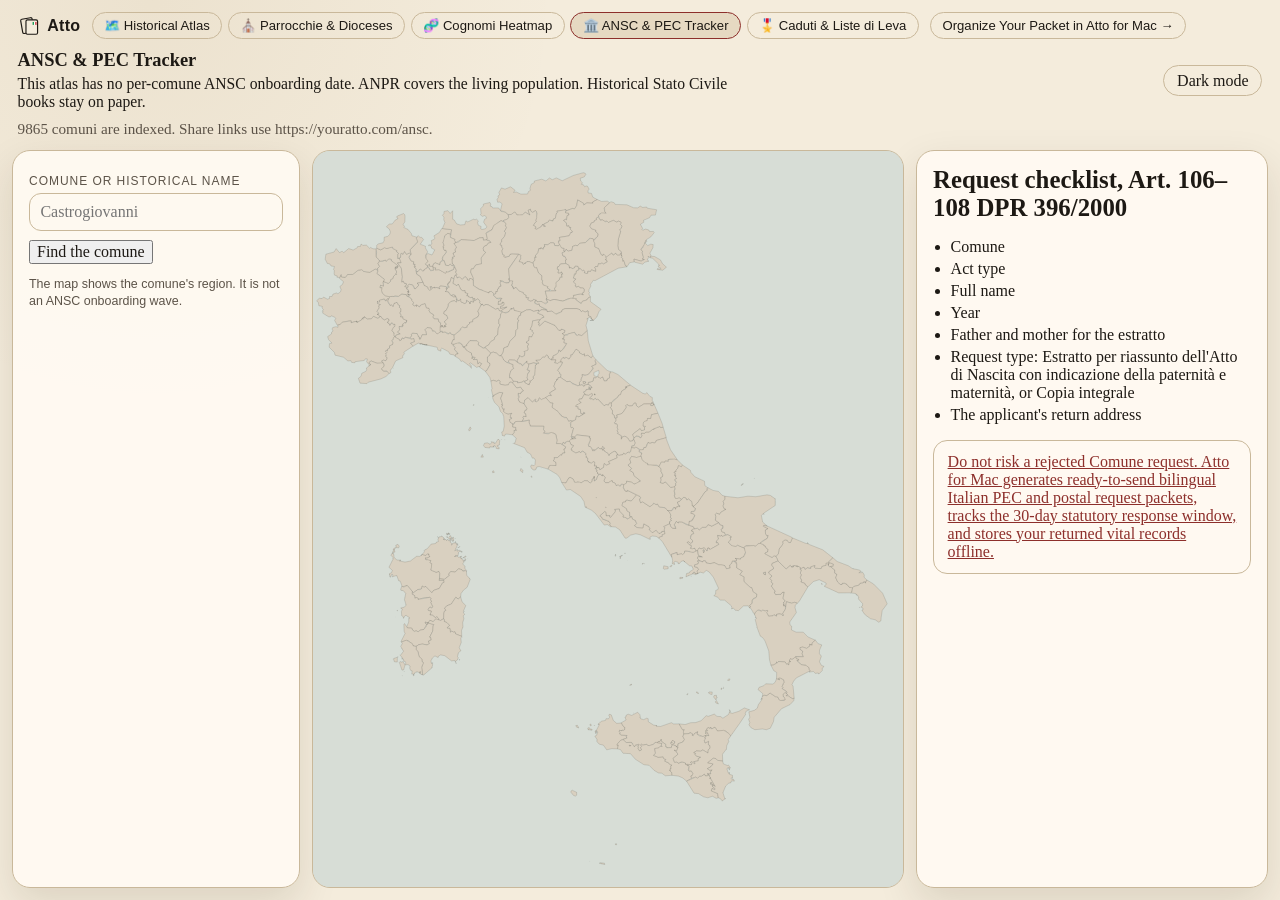
==== web-ansc/index.html @ a370bea9 "Add the genealogy suite, rail layer, and cadastre guide. Four static tools cover parishes, surnames," ====
<!DOCTYPE html>
<html lang="en">
<head>
  <meta charset="utf-8">
  <meta name="viewport" content="width=device-width, initial-scale=1">
  <title>ANSC &amp; PEC Tracker | Atto</title>
  <meta name="description" content="Find a comune PEC address. This atlas has no per-comune ANSC onboarding date. Historical Stato Civile books stay on paper.">
  <link rel="stylesheet" href="css/style.css">
</head>
<body>
  <header class="top">
    <div class="suite-bar">
      <a class="brand" href="https://youratto.com">
        <svg class="mark" viewBox="0 0 32 32" aria-hidden="true">
          <rect x="5" y="6" width="16" height="20" rx="2" fill="none" stroke="currentColor" stroke-width="1.6" transform="rotate(-10 13 16)"/>
          <rect x="11" y="8" width="16" height="20" rx="2" fill="var(--parchment)" stroke="currentColor" stroke-width="1.6"/>
          <rect x="20.2" y="11" width="1.8" height="4" fill="#009246"/>
          <rect x="22" y="11" width="1.8" height="4" fill="#fff"/>
          <rect x="23.8" y="11" width="1.8" height="4" fill="#CE2B37"/>
        </svg>
        <span>Atto</span>
      </a>
      <nav class="suite-pills" aria-label="Atto genealogy suite">
        <a class="pill" href="../web/">🗺️ Historical Atlas</a>
        <a class="pill" href="../web-parrocchie/">⛪ Parrocchie &amp; Dioceses</a>
        <a class="pill" href="../web-cognomi/">🧬 Cognomi Heatmap</a>
        <a class="pill" href="../web-ansc/" aria-current="page">🏛️ ANSC &amp; PEC Tracker</a>
        <a class="pill" href="../web-caduti/">🎖️ Caduti &amp; Liste di Leva</a>
      </nav>
      <a class="pill" href="https://youratto.com?utm_source=ansc&amp;utm_medium=header">Organize Your Packet in Atto for Mac →</a>
    </div>
    <div class="title-block">
      <h1 class="atlas-title">ANSC &amp; PEC Tracker</h1>
      <p class="badge">This atlas has no per-comune ANSC onboarding date. ANPR covers the living population. Historical Stato Civile books stay on paper.</p>
    </div>
    <div class="top-actions">
      <button type="button" id="theme-toggle" aria-pressed="false">Dark mode</button>
    </div>
  </header>
  <p id="status" class="banner" role="status">Load this page from the repository.</p>
  <div class="shell">
    <aside class="panel search-panel">
      <form id="search-form">
        <div class="field">
          <label for="query">Comune or historical name</label>
          <input id="query" name="comune" autocomplete="off" placeholder="Castrogiovanni">
        </div>
        <button type="submit">Find the comune</button>
      </form>
      <p class="mesh-note">The map shows the comune's region. It is not an ANSC onboarding wave.</p>
      <ul id="hits" class="results"></ul>
    </aside>
    <main class="map-wrap">
      <svg id="map" viewBox="0 0 1000 1180" role="img" aria-label="Italy. Color is the comune region, not an onboarding wave.">
        <rect id="sea" x="-40" y="-40" width="1080" height="1260"></rect>
        <g id="provinces"></g>
      </svg>
    </main>
    <aside class="panel card">
      <div id="result"></div>
      <section id="checklist">
        <h2>Request checklist, Art. 106–108 DPR 396/2000</h2>
        <ul class="dossier-list">
          <li>Comune</li>
          <li>Act type</li>
          <li>Full name</li>
          <li>Year</li>
          <li>Father and mother for the estratto</li>
          <li>Request type: Estratto per riassunto dell'Atto di Nascita con indicazione della paternità e maternità, or Copia integrale</li>
          <li>The applicant's return address</li>
        </ul>
      </section>
      <p class="atto-cta"><a href="https://youratto.com?utm_source=ansc&amp;utm_medium=inspector">Do not risk a rejected Comune request. Atto for Mac generates ready-to-send bilingual Italian PEC and postal request packets, tracks the 30-day statutory response window, and stores your returned vital records offline.</a></p>
    </aside>
  </div>
  <p id="boot-error" class="boot-error" hidden></p>
  <script>window.ATLAS_BASE_PATH = window.ATLAS_BASE_PATH || "";</script>
  <script type="module" src="js/app.js"></script>
</body>
</html>
---- web-ansc/css/style.css ----
:root {
  --parchment: #f4ecdc;
  --parchment-deep: #e6d9c2;
  --ink: #1d1914;
  --ink-soft: #5c5348;
  --rule: #c9b89a;
  --sea: #d7ddd6;
  --wax: #8d2f2b;
  --gold: #8d6b32;
  --card: rgba(255, 250, 242, 0.96);
  --shadow: 0 16px 40px rgba(48, 32, 12, 0.12);
  --sans: "Avenir Next", "Segoe UI", sans-serif;
  --serif: "Iowan Old Style", Palatino, "Palatino Linotype", Georgia, serif;
  color-scheme: light;
}

[data-theme="dark"] {
  --parchment: #14120e;
  --parchment-deep: #211c16;
  --ink: #f4ecdc;
  --ink-soft: #cbbfa6;
  --rule: #3a3228;
  --sea: #1a2226;
  --wax: #e07a64;
  --gold: #e0c48a;
  --card: rgba(24, 20, 16, 0.96);
  --shadow: 0 16px 40px rgba(0, 0, 0, 0.4);
  color-scheme: dark;
}

* { box-sizing: border-box; }

html, body {
  margin: 0;
  height: 100%;
  max-width: 100%;
  overflow-x: hidden;
}

body {
  min-height: 100%;
  display: grid;
  grid-template-rows: auto auto 1fr auto;
  background:
    radial-gradient(circle at 12% 0%, rgba(141, 107, 50, 0.08), transparent 28%),
    var(--parchment);
  color: var(--ink);
  font-family: var(--serif);
}

button, input {
  font: inherit;
  color: inherit;
}

.top, .banner, .scrubber, .panel {
  padding-left: 1.1rem;
  padding-right: 1.1rem;
}

.top {
  display: flex;
  flex-wrap: wrap;
  align-items: center;
  gap: 0.7rem 1rem;
  padding-top: 0.75rem;
  padding-bottom: 0.15rem;
}

.suite-bar {
  flex: 1 1 100%;
  display: flex;
  flex-wrap: wrap;
  align-items: center;
  gap: 0.45rem 0.7rem;
  min-width: 0;
}

.suite-pills {
  display: flex;
  flex-wrap: wrap;
  gap: 0.35rem;
  min-width: 0;
}

.suite-pills .pill[aria-current="page"] {
  border-color: var(--wax);
  background: var(--parchment-deep);
}

.brand {
  display: inline-flex;
  align-items: center;
  gap: 0.4rem;
  color: inherit;
  text-decoration: none;
  font-family: var(--sans);
  font-weight: 650;
  letter-spacing: 0.02em;
}

.mark { width: 1.45rem; height: 1.45rem; display: block; }

.title-block { flex: 1 1 18rem; min-width: 14rem; }

.atlas-title {
  margin: 0;
  font-size: 1.15rem;
  font-weight: 600;
  letter-spacing: 0;
}

.presets {
  display: flex;
  flex-wrap: wrap;
  gap: 0.35rem;
  flex: 1 1 100%;
}

.top-actions {
  display: flex;
  flex-wrap: wrap;
  gap: 0.4rem;
  align-items: center;
}

.pill, .presets button {
  border: 1px solid var(--rule);
  background: transparent;
  border-radius: 999px;
  padding: 0.32rem 0.72rem;
  text-decoration: none;
  color: inherit;
  font-family: var(--sans);
  font-size: 0.82rem;
  cursor: pointer;
}

.pill:hover, .presets button:hover { border-color: var(--gold); }

.chronicles-bar { flex: 1 1 100%; }

.chronicles-label {
  margin: 0.1rem 0 0.2rem;
  font-family: var(--sans);
  font-size: 0.72rem;
  letter-spacing: 0.06em;
  text-transform: uppercase;
  color: var(--gold);
}

#ports-toggle, #rail-toggle {
  margin-top: 0.7rem;
  margin-right: 0.35rem;
  border: 1px solid var(--rule);
  background: transparent;
  border-radius: 999px;
  padding: 0.32rem 0.72rem;
  font-family: var(--sans);
  font-size: 0.82rem;
  color: inherit;
  cursor: pointer;
}

#ports-toggle[aria-pressed="true"], #rail-toggle[aria-pressed="true"] { border-color: var(--gold); }

.pill { white-space: normal; max-width: 100%; }

#rail { pointer-events: none; }

.rail-line {
  fill: none;
  stroke: var(--gold);
  stroke-width: 2.4;
  stroke-linecap: round;
  stroke-linejoin: round;
}

.atto-cta {
  margin-top: 1rem;
  padding: 0.75rem 0.85rem;
  border: 1px solid var(--rule);
  border-radius: 14px;
}

.atto-cta p:first-child { margin-top: 0; }

.kicker {
  margin: 0;
  font-family: var(--sans);
  font-size: 0.78rem;
  letter-spacing: 0.16em;
  text-transform: uppercase;
  color: var(--gold);
}

.badge {
  margin: 0.2rem 0 0;
  max-width: 46rem;
  font-size: 0.98rem;
}

.top-actions button, .scrubber button, .route-buttons button {
  border: 1px solid var(--rule);
  background: transparent;
  border-radius: 999px;
  padding: 0.35rem 0.8rem;
  cursor: pointer;
}

.top-actions button[aria-pressed="true"] {
  background: var(--ink);
  color: var(--parchment);
}

.banner {
  margin: 0.45rem 0 0;
  color: var(--ink-soft);
  font-size: 0.95rem;
}

.shell {
  min-height: 0;
  display: grid;
  grid-template-columns: 18rem minmax(0, 1fr) 22rem;
  gap: 0.75rem;
  padding: 0.75rem;
}

.panel {
  background: var(--card);
  border: 1px solid var(--rule);
  border-radius: 18px;
  box-shadow: var(--shadow);
  overflow: auto;
}

.search-panel, .card { padding: 0.9rem 1rem 1rem; }

label, .mesh-note, .legend, .results {
  font-family: var(--sans);
}

.search-panel label {
  display: block;
  font-size: 0.75rem;
  letter-spacing: 0.08em;
  text-transform: uppercase;
  color: var(--ink-soft);
}

#search-input {
  width: 100%;
  margin-top: 0.35rem;
  padding: 0.65rem 0.7rem;
  border-radius: 12px;
  border: 1px solid var(--rule);
  background: transparent;
}

.results {
  list-style: none;
  margin: 0.6rem 0 0;
  padding: 0;
}

.results button {
  width: 100%;
  text-align: left;
  border: 0;
  border-bottom: 1px solid var(--rule);
  background: transparent;
  padding: 0.45rem 0;
  cursor: pointer;
}

.results small { color: var(--ink-soft); }

.legend {
  display: grid;
  gap: 0.28rem;
  margin-top: 1rem;
  font-size: 0.82rem;
}

.legend div {
  display: flex;
  gap: 0.45rem;
  align-items: center;
}

.swatch {
  width: 0.85rem;
  height: 0.85rem;
  border-radius: 2px;
  border: 1px solid rgba(0, 0, 0, 0.2);
  flex: none;
}

.mesh-note {
  color: var(--ink-soft);
  font-size: 0.78rem;
  line-height: 1.4;
}

.map-wrap {
  position: relative;
  min-height: 0;
  border: 1px solid var(--rule);
  border-radius: 18px;
  overflow: hidden;
  background: var(--sea);
}

#map { width: 100%; height: 100%; display: block; }

#sea { fill: var(--sea); }

.province {
  stroke: rgba(29, 25, 20, 0.35);
  stroke-width: 0.6;
  cursor: pointer;
}

[data-theme="dark"] .province { stroke: rgba(244, 236, 220, 0.28); }

.province.is-modern { stroke: var(--ink); stroke-width: 1.6; }
.province.is-historical { stroke: var(--wax); stroke-width: 2; stroke-dasharray: 4 3; }

.arc {
  fill: none;
  stroke: var(--wax);
  stroke-width: 2.4;
  stroke-linecap: round;
  stroke-dasharray: 7 6;
  animation: march 1.1s linear infinite;
}

.arc.is-active { stroke-width: 3.4; }

.pin-dot { fill: var(--wax); stroke: var(--parchment); stroke-width: 1.5; }
.port-dot { fill: var(--gold); stroke: var(--ink); stroke-width: 1.4; cursor: pointer; }
.port-label { font-size: 10px; }
.pin-label {
  font-family: var(--sans);
  font-size: 11px;
  fill: var(--ink);
}

.year-stamp {
  position: absolute;
  top: 0.8rem;
  left: 0.9rem;
  font-size: 2.4rem;
  line-height: 1;
  letter-spacing: -0.04em;
  pointer-events: none;
}

.hover-tip, .route-bar {
  position: absolute;
  background: var(--card);
  border: 1px solid var(--rule);
  border-radius: 12px;
  padding: 0.45rem 0.6rem;
  font-family: var(--sans);
  font-size: 0.82rem;
  box-shadow: var(--shadow);
}

.hover-tip { pointer-events: none; }

.route-bar {
  left: 0.8rem;
  right: 0.8rem;
  bottom: 0.8rem;
}

.route-bar p { margin: 0 0 0.35rem; }

.route-buttons { display: flex; gap: 0.4rem; flex-wrap: wrap; }

#route-stops {
  display: flex;
  gap: 0.5rem;
  overflow: auto;
  margin: 0.45rem 0 0;
  padding: 0;
  list-style: none;
}

#route-stops button {
  border: 1px solid var(--rule);
  background: transparent;
  border-radius: 999px;
  cursor: pointer;
  padding: 0.25rem 0.55rem;
}

#route-stops .is-current button {
  background: var(--wax);
  color: white;
  border-color: var(--wax);
}

.card h2 { margin: 0 0 0.2rem; font-size: 1.55rem; }
.card h3 {
  margin: 1rem 0 0.3rem;
  font-family: var(--sans);
  font-size: 0.75rem;
  letter-spacing: 0.08em;
  text-transform: uppercase;
  color: var(--gold);
}
.card p, .card li { margin: 0.25rem 0; }
.card a { color: var(--wax); }
.card .warn {
  border-left: 3px solid var(--gold);
  padding-left: 0.6rem;
}

.office-box, .parish-box, .catasto-box {
  margin-top: 0.85rem;
  padding: 0.7rem 0.75rem;
  border: 1px solid var(--rule);
  border-radius: 14px;
}

.office-box h3, .parish-box h3, .catasto-box h3 { margin-top: 0; }

.parish-badge {
  margin: 0 0 0.45rem;
  padding: 0.45rem 0.6rem;
  border-left: 3px solid var(--wax);
  font-weight: 650;
}
.timeline { padding-left: 1.1rem; }
.timeline li { margin: 0.35rem 0; }

.scrubber {
  display: grid;
  grid-template-columns: auto auto 1fr auto auto;
  gap: 0.6rem;
  align-items: center;
  padding-top: 0.4rem;
  padding-bottom: 0.7rem;
}

.slider-label { font-family: var(--sans); font-size: 0.85rem; white-space: nowrap; }

#year-slider { width: 100%; accent-color: var(--wax); }

.boot-error {
  margin: 0;
  padding: 0.8rem 1.1rem 1rem;
  color: var(--wax);
}

@keyframes march { to { stroke-dashoffset: -26; } }

@media (prefers-reduced-motion: reduce) {
  .arc { animation: none; }
}

@media (max-width: 980px) {
  body { height: auto; }
  .shell { grid-template-columns: 1fr; }
  .map-wrap { min-height: 70vh; }
  .scrubber { grid-template-columns: auto 1fr auto; }
  #play-years, .slider-label { grid-column: 1 / -1; }
}

@media (max-width: 420px) {
  .top, .suite-bar, .shell, .scrubber { padding-left: 0.55rem; padding-right: 0.55rem; }
  .atlas-title { font-size: 1rem; }
  .pill, .suite-pills .pill { font-size: 0.75rem; }
}

.field { margin: 0.55rem 0; }
.field input {
  width: 100%;
  margin-top: 0.3rem;
  padding: 0.55rem 0.65rem;
  border-radius: 12px;
  border: 1px solid var(--rule);
  background: transparent;
}
.status {
  display: inline-block;
  border: 1px solid var(--gold);
  border-radius: 999px;
  padding: 0.12rem 0.5rem;
  font-family: var(--sans);
  font-size: 0.78rem;
}
.is-madre, .is-seat { border-left: 3px solid var(--wax); padding-left: 0.55rem; }
.dossier-list { padding-left: 1.1rem; }
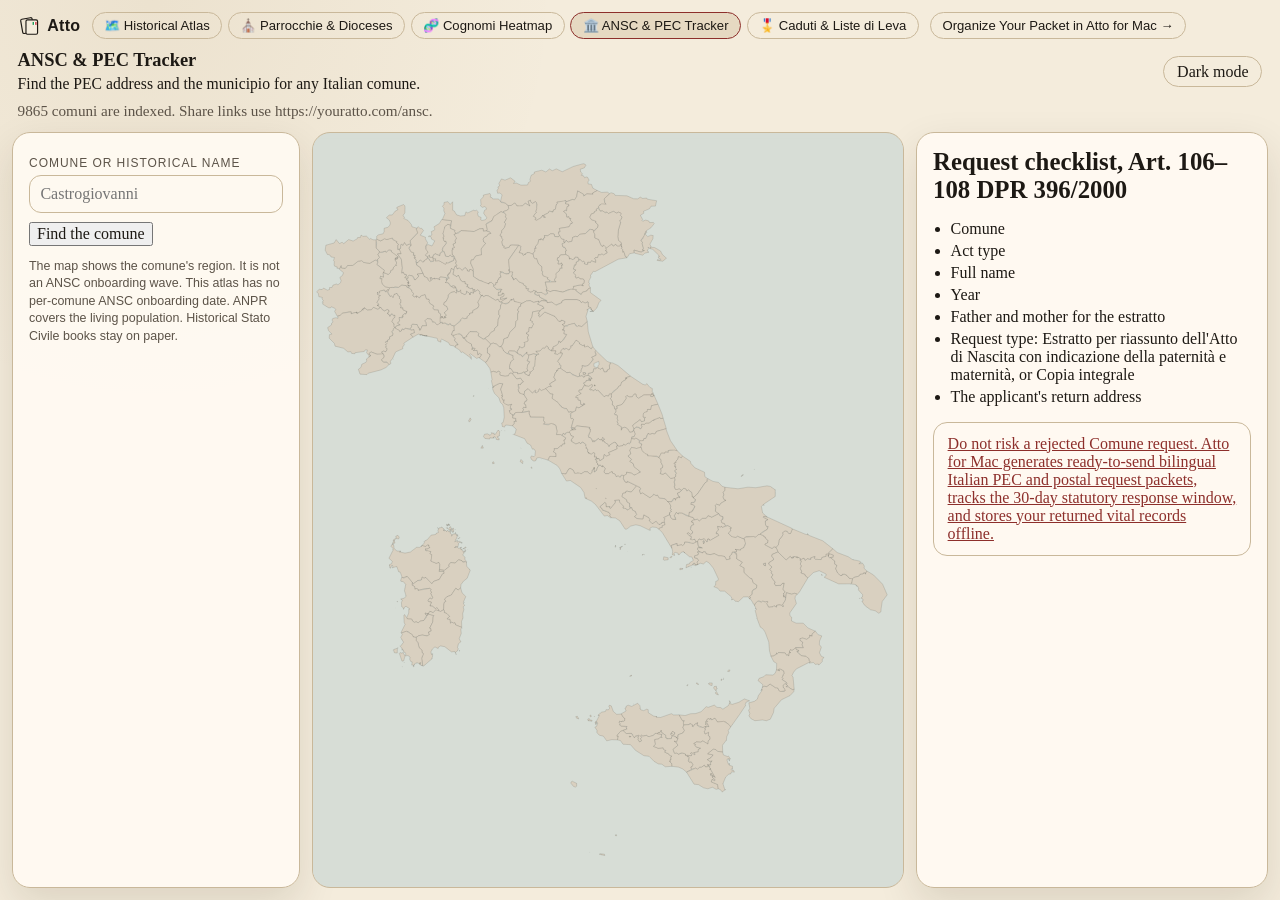
==== commit 5533d76d: "Fix parish search, the cadastre after unification, and the tool openings. Search any comune for a di" ====
--- a/web-ansc/index.html
+++ b/web-ansc/index.html
@@ -31,13 +31,13 @@
     </div>
     <div class="title-block">
       <h1 class="atlas-title">ANSC &amp; PEC Tracker</h1>
-      <p class="badge">This atlas has no per-comune ANSC onboarding date. ANPR covers the living population. Historical Stato Civile books stay on paper.</p>
+      <p class="badge">Find the PEC address and the municipio for any Italian comune.</p>
     </div>
     <div class="top-actions">
       <button type="button" id="theme-toggle" aria-pressed="false">Dark mode</button>
     </div>
   </header>
-  <p id="status" class="banner" role="status">Load this page from the repository.</p>
+  <p id="status" class="banner" role="status">Search a comune.</p>
   <div class="shell">
     <aside class="panel search-panel">
       <form id="search-form">
@@ -47,7 +47,7 @@
         </div>
         <button type="submit">Find the comune</button>
       </form>
-      <p class="mesh-note">The map shows the comune's region. It is not an ANSC onboarding wave.</p>
+      <p class="mesh-note">The map shows the comune's region. It is not an ANSC onboarding wave. This atlas has no per-comune ANSC onboarding date. ANPR covers the living population. Historical Stato Civile books stay on paper.</p>
       <ul id="hits" class="results"></ul>
     </aside>
     <main class="map-wrap">
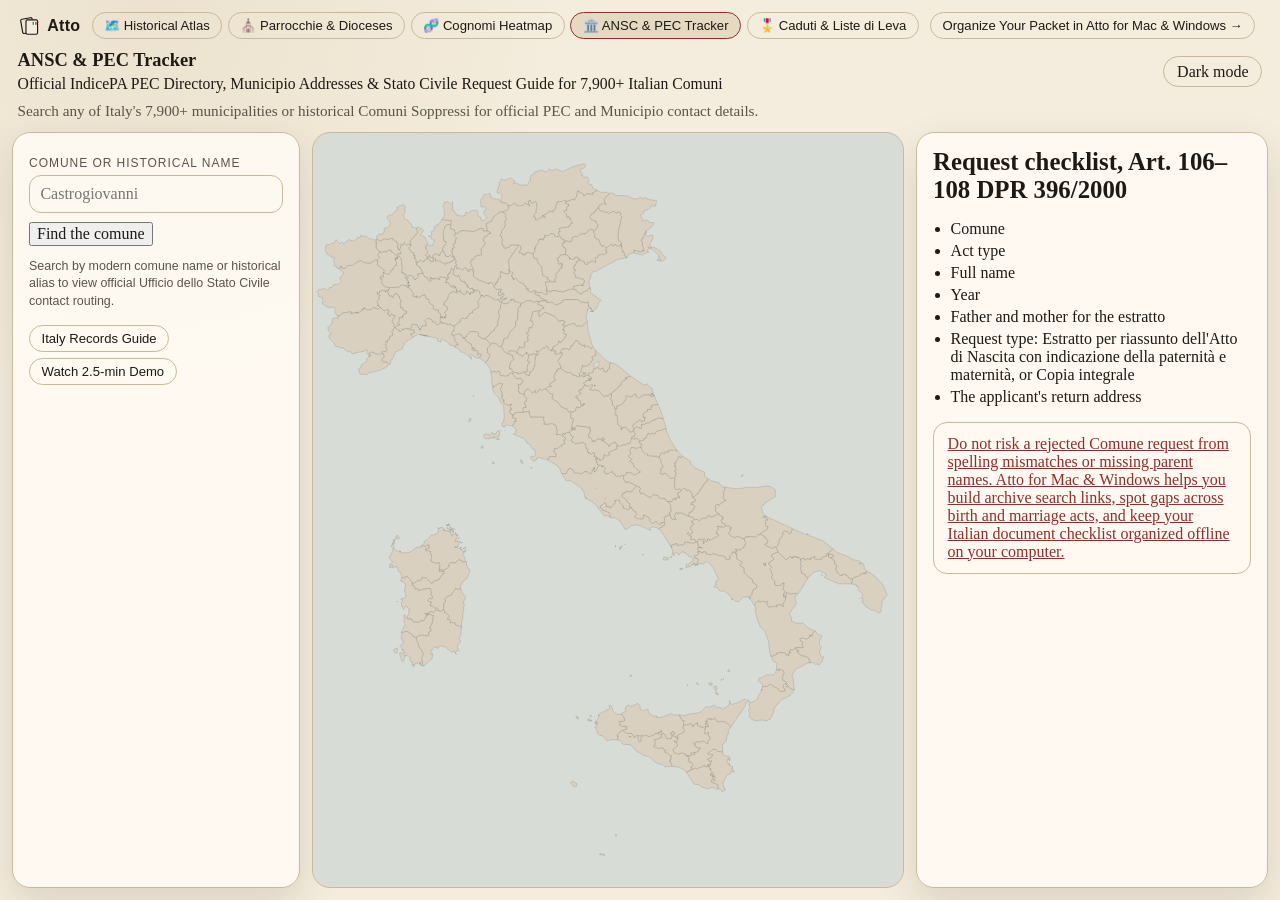
==== commit 0825b43f: "Lead each genealogy tool with archival guidance, surname regions, and the Savoy cadastre." ====
--- a/web-ansc/index.html
+++ b/web-ansc/index.html
@@ -4,7 +4,7 @@
   <meta charset="utf-8">
   <meta name="viewport" content="width=device-width, initial-scale=1">
   <title>ANSC &amp; PEC Tracker | Atto</title>
-  <meta name="description" content="Find a comune PEC address. This atlas has no per-comune ANSC onboarding date. Historical Stato Civile books stay on paper.">
+  <meta name="description" content="Official directory of all 7,900+ Italian Comuni PEC email addresses, Municipio street addresses, ANPR status, and DPR 396/2000 Stato Civile certificate request checklists.">
   <link rel="stylesheet" href="css/style.css">
 </head>
 <body>
@@ -27,17 +27,17 @@
         <a class="pill" href="../web-ansc/" aria-current="page">🏛️ ANSC &amp; PEC Tracker</a>
         <a class="pill" href="../web-caduti/">🎖️ Caduti &amp; Liste di Leva</a>
       </nav>
-      <a class="pill" href="https://youratto.com?utm_source=ansc&amp;utm_medium=header">Organize Your Packet in Atto for Mac →</a>
+      <a class="pill" href="https://youratto.com?utm_source=ansc&amp;utm_medium=header">Organize Your Packet in Atto for Mac &amp; Windows →</a>
     </div>
     <div class="title-block">
       <h1 class="atlas-title">ANSC &amp; PEC Tracker</h1>
-      <p class="badge">Find the PEC address and the municipio for any Italian comune.</p>
+      <p class="badge">Official IndicePA PEC Directory, Municipio Addresses &amp; Stato Civile Request Guide for 7,900+ Italian Comuni</p>
     </div>
     <div class="top-actions">
       <button type="button" id="theme-toggle" aria-pressed="false">Dark mode</button>
     </div>
   </header>
-  <p id="status" class="banner" role="status">Search a comune.</p>
+  <p id="status" class="banner" role="status">Search any of Italy's 7,900+ municipalities or historical Comuni Soppressi for official PEC and Municipio contact details.</p>
   <div class="shell">
     <aside class="panel search-panel">
       <form id="search-form">
@@ -47,7 +47,11 @@
         </div>
         <button type="submit">Find the comune</button>
       </form>
-      <p class="mesh-note">The map shows the comune's region. It is not an ANSC onboarding wave. This atlas has no per-comune ANSC onboarding date. ANPR covers the living population. Historical Stato Civile books stay on paper.</p>
+      <p class="mesh-note">Search by modern comune name or historical alias to view official Ufficio dello Stato Civile contact routing.</p>
+      <nav class="guide-links" aria-label="Atto guides">
+        <a class="pill" href="https://youratto.com/guides/italy-records/">Italy Records Guide</a>
+        <a class="pill" href="https://youratto.com/demo/">Watch 2.5-min Demo</a>
+      </nav>
       <ul id="hits" class="results"></ul>
     </aside>
     <main class="map-wrap">
@@ -70,7 +74,7 @@
           <li>The applicant's return address</li>
         </ul>
       </section>
-      <p class="atto-cta"><a href="https://youratto.com?utm_source=ansc&amp;utm_medium=inspector">Do not risk a rejected Comune request. Atto for Mac generates ready-to-send bilingual Italian PEC and postal request packets, tracks the 30-day statutory response window, and stores your returned vital records offline.</a></p>
+      <p class="atto-cta"><a href="https://youratto.com?utm_source=ansc&amp;utm_medium=inspector">Do not risk a rejected Comune request from spelling mismatches or missing parent names. Atto for Mac &amp; Windows helps you build archive search links, spot gaps across birth and marriage acts, and keep your Italian document checklist organized offline on your computer.</a></p>
     </aside>
   </div>
   <p id="boot-error" class="boot-error" hidden></p>
--- a/web-ansc/css/style.css
+++ b/web-ansc/css/style.css
@@ -303,6 +303,13 @@
   line-height: 1.4;
 }
 
+.guide-links {
+  display: flex;
+  flex-wrap: wrap;
+  gap: 0.35rem;
+  margin-top: 0.9rem;
+}
+
 .map-wrap {
   position: relative;
   min-height: 0;
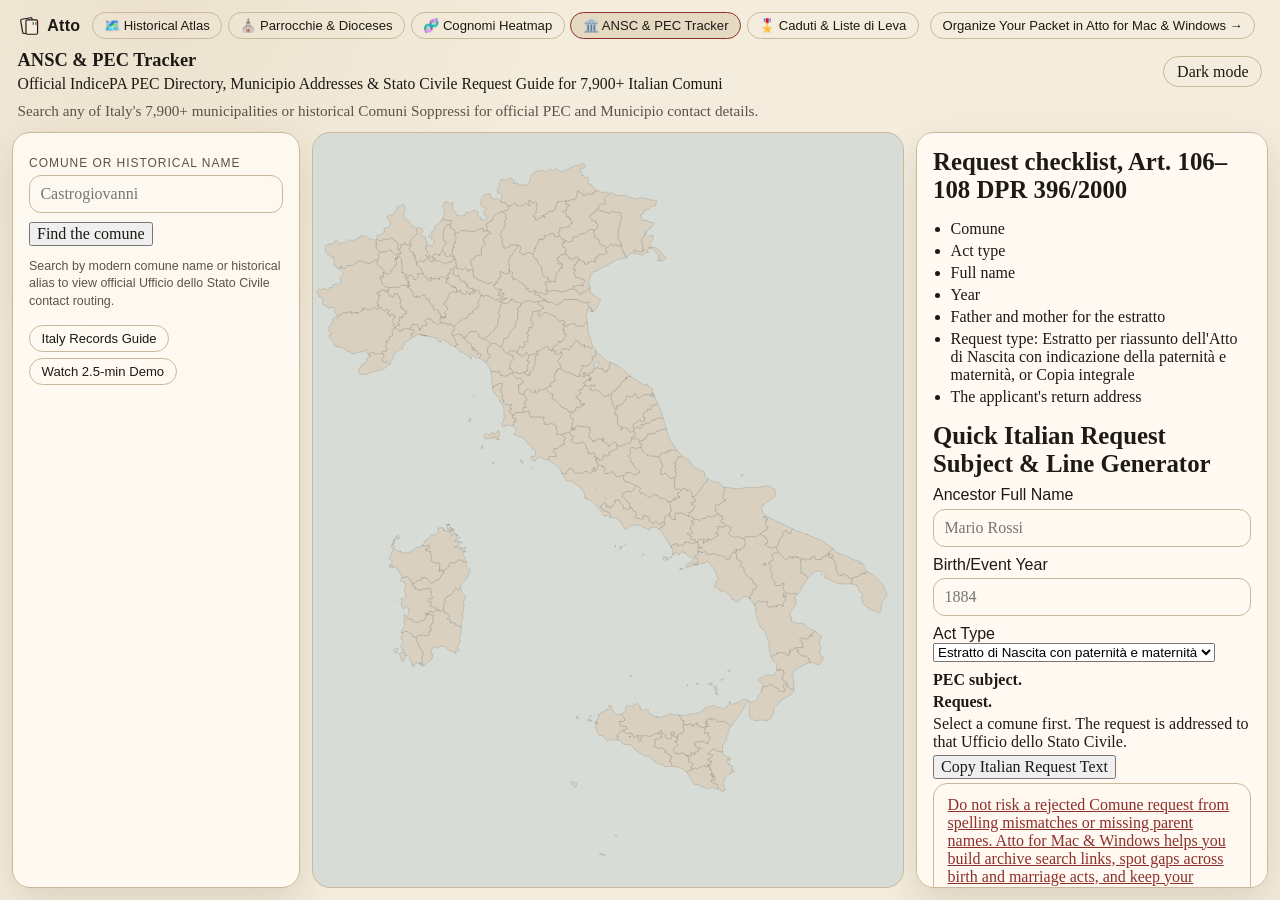
==== commit ce4a2be0: "Extend the five genealogy tools to 1563. Add the Tridentine and 18th-century epochs. Add Latin town " ====
--- a/web-ansc/index.html
+++ b/web-ansc/index.html
@@ -74,6 +74,31 @@
           <li>The applicant's return address</li>
         </ul>
       </section>
+      <section id="request-builder">
+        <h2>Quick Italian Request Subject &amp; Line Generator</h2>
+        <div class="field">
+          <label for="ancestor-name">Ancestor Full Name</label>
+          <input id="ancestor-name" name="ancestor" autocomplete="name" placeholder="Mario Rossi">
+        </div>
+        <div class="field">
+          <label for="ancestor-year">Birth/Event Year</label>
+          <input id="ancestor-year" name="event-year" inputmode="numeric" placeholder="1884">
+        </div>
+        <div class="field">
+          <label for="act-type">Act Type</label>
+          <select id="act-type">
+            <option>Estratto di Nascita con paternità e maternità</option>
+            <option>Copia Integrale di Nascita</option>
+            <option>Atto di Matrimonio</option>
+            <option>Atto di Morte</option>
+          </select>
+        </div>
+        <p><strong>PEC subject.</strong></p>
+        <p id="request-subject"></p>
+        <p><strong>Request.</strong></p>
+        <p id="request-body"></p>
+        <p><button type="button" id="copy-request">Copy Italian Request Text</button></p>
+      </section>
       <p class="atto-cta"><a href="https://youratto.com?utm_source=ansc&amp;utm_medium=inspector">Do not risk a rejected Comune request from spelling mismatches or missing parent names. Atto for Mac &amp; Windows helps you build archive search links, spot gaps across birth and marriage acts, and keep your Italian document checklist organized offline on your computer.</a></p>
     </aside>
   </div>
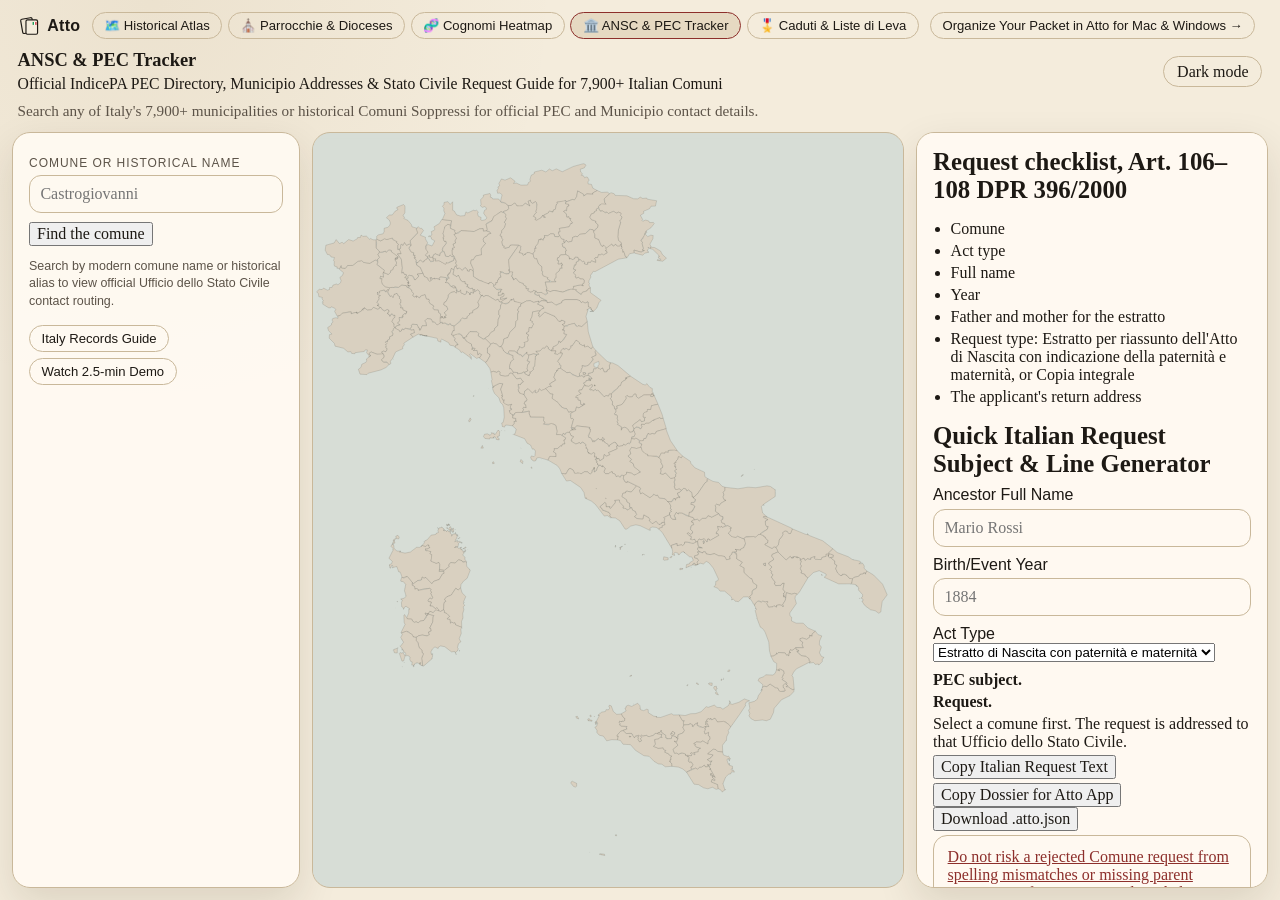
==== commit 069ef70d: "Add the Atto place dossier and document the 1563 span. The atlas and the ANSC page can copy a place " ====
--- a/web-ansc/index.html
+++ b/web-ansc/index.html
@@ -99,6 +99,7 @@
         <p id="request-body"></p>
         <p><button type="button" id="copy-request">Copy Italian Request Text</button></p>
       </section>
+      <p><button type="button" id="copy-atto-dossier">Copy Dossier for Atto App</button> <button type="button" id="download-atto-json">Download .atto.json</button></p>
       <p class="atto-cta"><a href="https://youratto.com?utm_source=ansc&amp;utm_medium=inspector">Do not risk a rejected Comune request from spelling mismatches or missing parent names. Atto for Mac &amp; Windows helps you build archive search links, spot gaps across birth and marriage acts, and keep your Italian document checklist organized offline on your computer.</a></p>
     </aside>
   </div>
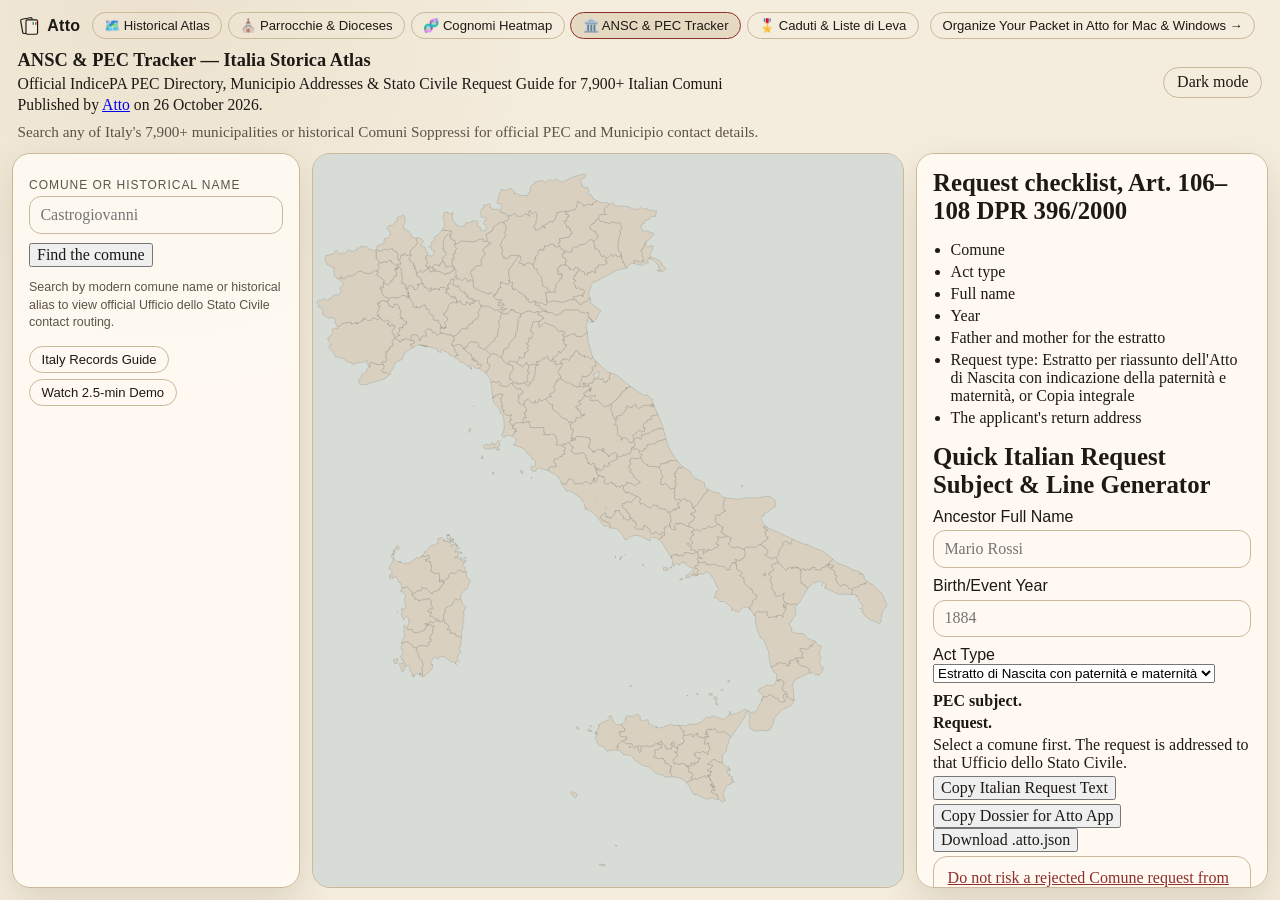
==== commit bd5c974a: "Serve citable place pages and rebuild the chronicle row. The chronicle buttons are now static HTML, " ====
--- a/web-ansc/index.html
+++ b/web-ansc/index.html
@@ -3,8 +3,32 @@
 <head>
   <meta charset="utf-8">
   <meta name="viewport" content="width=device-width, initial-scale=1">
-  <title>ANSC &amp; PEC Tracker | Atto</title>
-  <meta name="description" content="Official directory of all 7,900+ Italian Comuni PEC email addresses, Municipio street addresses, ANPR status, and DPR 396/2000 Stato Civile certificate request checklists.">
+  <title>ANSC &amp; PEC Tracker | Italia Storica Atlas</title>
+  <meta name="description" content="Italia Storica Atlas, published by Atto at youratto.com. Official directory of Italian comuni PEC addresses, municipio street addresses, ANPR status, and DPR 396/2000 Stato Civile request checklists.">
+  <meta name="author" content="Atto">
+  <link rel="canonical" href="https://youratto.com/ansc/">
+  <meta property="og:type" content="website">
+  <meta property="og:site_name" content="Atto">
+  <meta property="og:title" content="ANSC &amp; PEC Tracker | Italia Storica Atlas">
+  <meta property="og:description" content="PEC address and municipio for Italian comuni. Part of the Italia Storica Atlas, published by Atto.">
+  <meta property="og:url" content="https://youratto.com/ansc/">
+  <meta name="twitter:card" content="summary">
+  <meta name="twitter:title" content="ANSC &amp; PEC Tracker | Italia Storica Atlas">
+  <meta name="twitter:description" content="PEC address and municipio for Italian comuni. Part of the Italia Storica Atlas, published by Atto.">
+  <script type="application/ld+json">
+  {
+    "@context": "https://schema.org",
+    "@type": "WebApplication",
+    "name": "Italia Storica Atlas — ANSC and PEC",
+    "url": "https://youratto.com/ansc/",
+    "applicationCategory": "ReferenceApplication",
+    "operatingSystem": "Web",
+    "dateModified": "2026-10-26",
+    "description": "PEC and municipio directory for Italian comuni. Published by Atto.",
+    "provider": { "@type": "Organization", "name": "Atto", "url": "https://youratto.com" },
+    "offers": { "@type": "Offer", "price": "0", "priceCurrency": "USD" }
+  }
+  </script>
   <link rel="stylesheet" href="css/style.css">
 </head>
 <body>
@@ -30,8 +54,9 @@
       <a class="pill" href="https://youratto.com?utm_source=ansc&amp;utm_medium=header">Organize Your Packet in Atto for Mac &amp; Windows →</a>
     </div>
     <div class="title-block">
-      <h1 class="atlas-title">ANSC &amp; PEC Tracker</h1>
+      <h1 class="atlas-title">ANSC &amp; PEC Tracker — Italia Storica Atlas</h1>
       <p class="badge">Official IndicePA PEC Directory, Municipio Addresses &amp; Stato Civile Request Guide for 7,900+ Italian Comuni</p>
+      <p class="badge">Published by <a href="https://youratto.com">Atto</a> on <time datetime="2026-10-26">26 October 2026</time>.</p>
     </div>
     <div class="top-actions">
       <button type="button" id="theme-toggle" aria-pressed="false">Dark mode</button>
